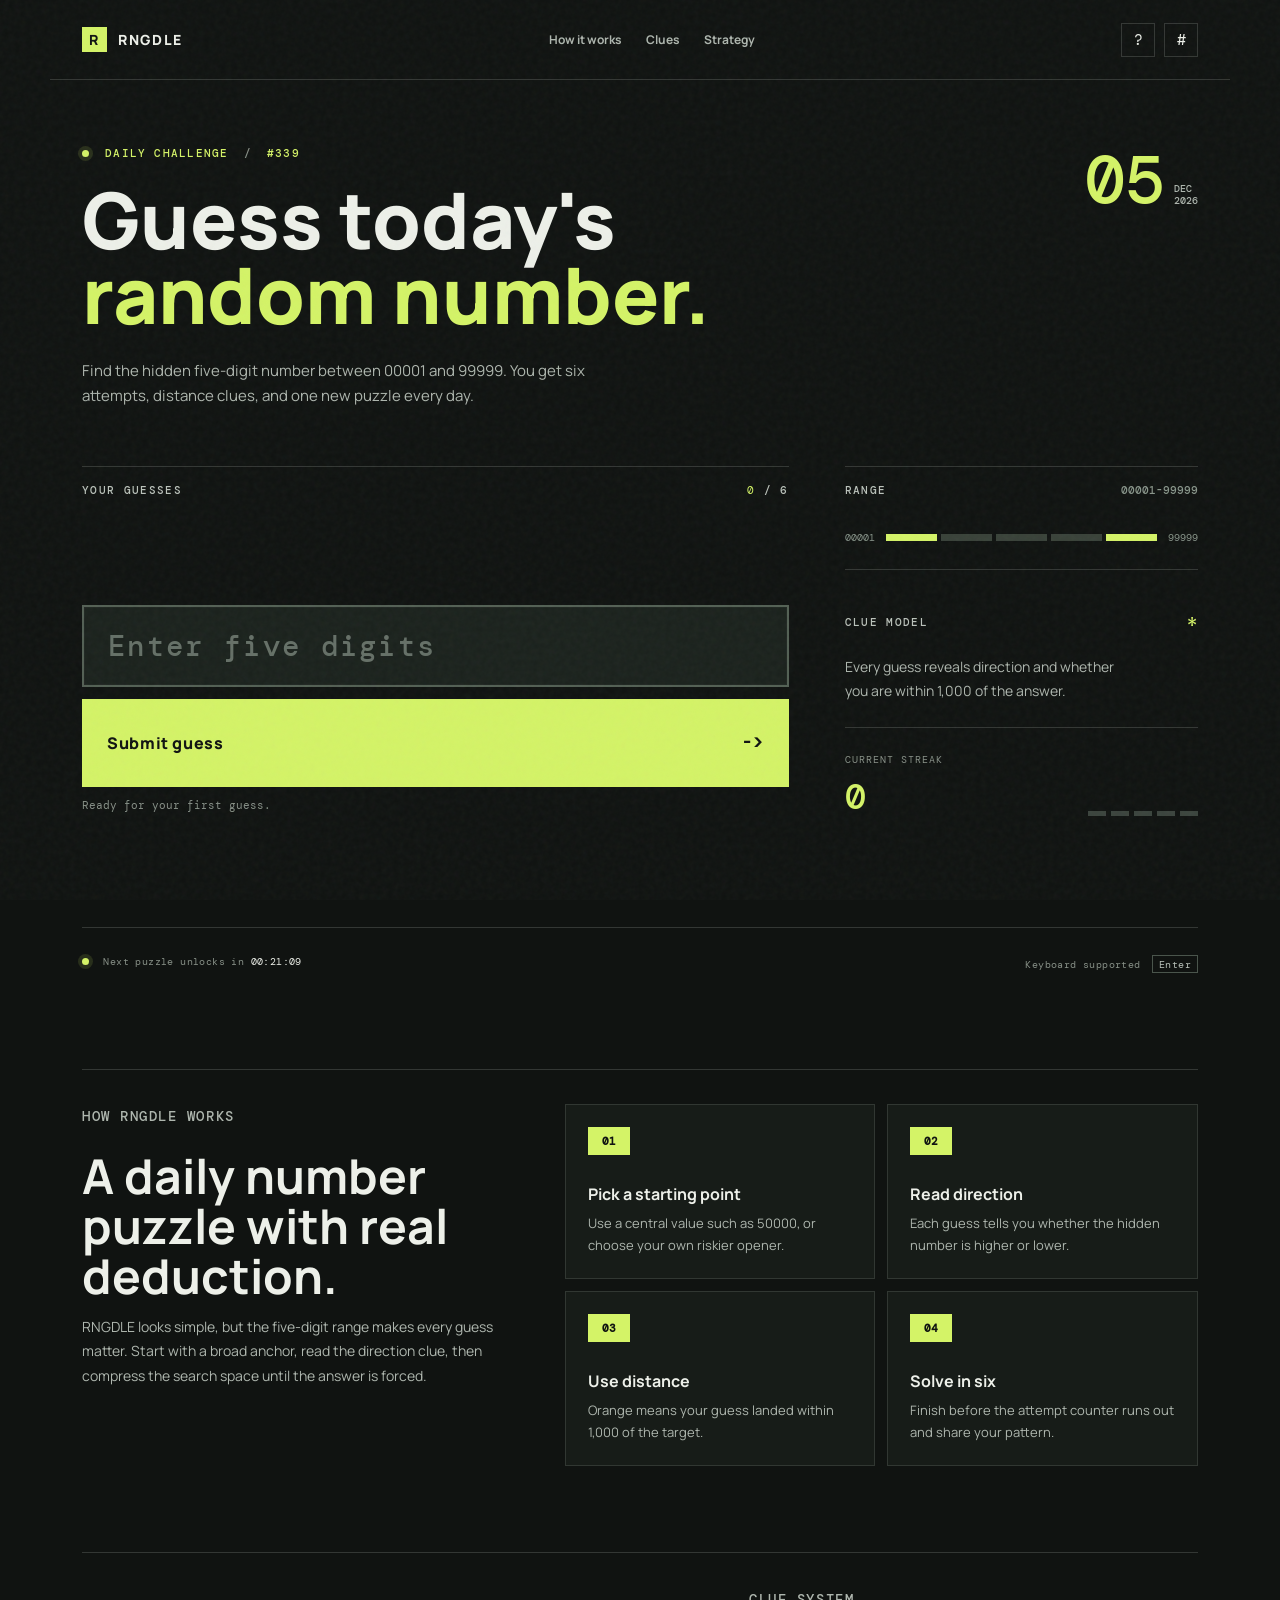
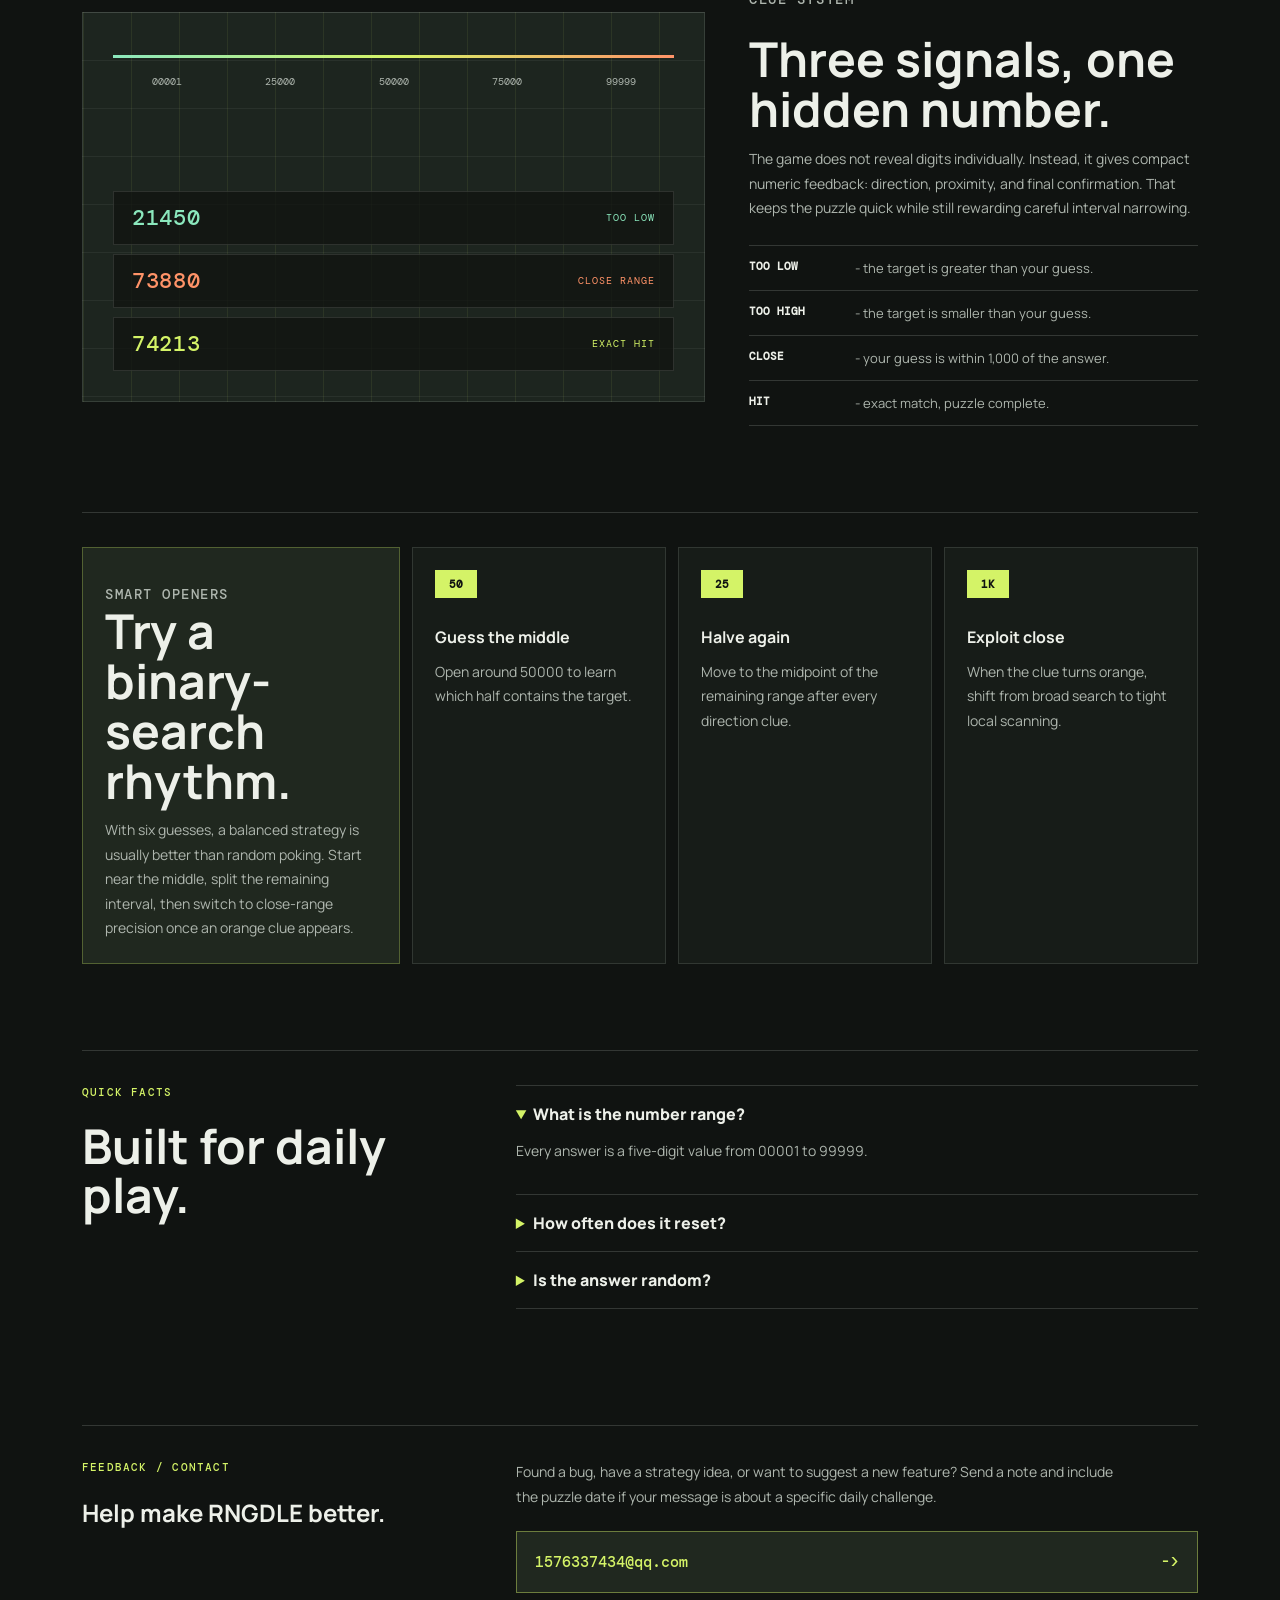
==== index.html @ c16a6420 "Add files via upload" ====
<!doctype html>
<html lang="en">
<head>
  <meta charset="UTF-8" />
  <meta name="viewport" content="width=device-width, initial-scale=1.0" />
  <meta name="description" content="RNGDLE is a daily five-digit number guessing game. Use higher, lower, and distance clues to solve today's random number in six tries." />
  <meta name="theme-color" content="#101311" />
  <title>RNGDLE - Daily Number Guessing Game</title>
  <link rel="preconnect" href="https://fonts.googleapis.com">
  <link rel="preconnect" href="https://fonts.gstatic.com" crossorigin>
  <link href="https://fonts.googleapis.com/css2?family=DM+Mono:wght@400;500&family=Manrope:wght@500;600;700;800&display=swap" rel="stylesheet">
  <link rel="stylesheet" href="styles.css" />
</head>
<body>
  <div class="noise" aria-hidden="true"></div>

  <header class="topbar">
    <a class="brand" href="./" aria-label="RNGDLE home"><span class="brand-mark">R</span><span>RNGDLE</span></a>
    <nav class="nav-links" aria-label="Primary navigation">
      <a href="#how">How it works</a>
      <a href="#clues">Clues</a>
      <a href="#strategy">Strategy</a>
    </nav>
    <div class="top-actions">
      <button class="icon-button" id="helpButton" aria-label="Open game guide" title="Guide">?</button>
      <button class="icon-button" id="statsButton" aria-label="Open statistics" title="Stats">#</button>
    </div>
  </header>

  <main class="page-shell">
    <section class="hero-row">
      <div>
        <p class="eyebrow"><span class="pulse"></span> DAILY CHALLENGE <span class="slash">/</span> #<span id="challengeNumber">042</span></p>
        <h1>Guess today's<br><em>random number.</em></h1>
        <p class="intro">Find the hidden five-digit number between 00001 and 99999. You get six attempts, distance clues, and one new puzzle every day.</p>
      </div>
      <div class="date-stamp" aria-label="Today's date"><span id="dateDay">23</span><small id="dateMonth">SEP<br>2026</small></div>
    </section>

    <section class="game-layout" aria-label="Daily RNGDLE game">
      <div class="board-panel">
        <div class="panel-heading"><span>Your guesses</span><span class="attempt-count"><b id="attemptCount">0</b> / 6</span></div>
        <div class="guess-list" id="guessList" aria-live="polite"></div>
        <form class="guess-form" id="guessForm">
          <label for="guessInput" class="sr-only">Enter a number from 00001 to 99999</label>
          <input id="guessInput" name="guess" inputmode="numeric" type="number" min="1" max="99999" placeholder="Enter five digits" autocomplete="off" required />
          <button class="submit-button" type="submit"><span>Submit guess</span><span class="arrow">-></span></button>
        </form>
        <p class="form-message" id="formMessage" role="status">Ready for your first guess.</p>
      </div>

      <aside class="side-panel">
        <div class="side-block range-block">
          <div class="panel-heading"><span>Range</span><span class="mono">00001-99999</span></div>
          <div class="range-line"><span>00001</span><div class="range-track"><i></i><i></i><i></i><i></i><i></i></div><span>99999</span></div>
        </div>
        <div class="side-block">
          <div class="panel-heading"><span>Clue model</span><span class="hint-icon">*</span></div>
          <p class="hint-copy">Every guess reveals direction and whether you are within 1,000 of the answer.</p>
        </div>
        <div class="side-block streak-block">
          <div><span class="side-label">Current streak</span><strong id="streakValue">0</strong></div>
          <div class="streak-dots" id="streakDots"><i></i><i></i><i></i><i></i><i></i></div>
        </div>
      </aside>
    </section>

    <section class="keyboard" aria-label="Number keypad"><div class="key-row" id="keyRow1"></div><div class="key-row" id="keyRow2"></div></section>
    <section class="bottom-row"><p><span class="live-dot"></span> Next puzzle unlocks in <strong id="countdown">23:59:59</strong></p><p class="keyboard-note">Keyboard supported <span>Enter</span></p></section>

    <section class="content-section intro-grid" id="how">
      <div class="section-copy">
        <p class="eyebrow">HOW RNGDLE WORKS</p>
        <h2>A daily number puzzle with real deduction.</h2>
        <p>RNGDLE looks simple, but the five-digit range makes every guess matter. Start with a broad anchor, read the direction clue, then compress the search space until the answer is forced.</p>
      </div>
      <div class="info-steps" aria-label="Game steps">
        <article><span>01</span><h3>Pick a starting point</h3><p>Use a central value such as 50000, or choose your own riskier opener.</p></article>
        <article><span>02</span><h3>Read direction</h3><p>Each guess tells you whether the hidden number is higher or lower.</p></article>
        <article><span>03</span><h3>Use distance</h3><p>Orange means your guess landed within 1,000 of the target.</p></article>
        <article><span>04</span><h3>Solve in six</h3><p>Finish before the attempt counter runs out and share your pattern.</p></article>
      </div>
    </section>

    <section class="content-section clue-lab" id="clues">
      <div class="clue-visual" aria-hidden="true">
        <div class="number-scale">
          <span>00001</span><span>25000</span><span>50000</span><span>75000</span><span>99999</span>
        </div>
        <div class="sample-stack">
          <div class="sample-row far"><b>21450</b><span>Too low</span></div>
          <div class="sample-row near"><b>73880</b><span>Close range</span></div>
          <div class="sample-row correct"><b>74213</b><span>Exact hit</span></div>
        </div>
      </div>
      <div class="section-copy">
        <p class="eyebrow">CLUE SYSTEM</p>
        <h2>Three signals, one hidden number.</h2>
        <p>The game does not reveal digits individually. Instead, it gives compact numeric feedback: direction, proximity, and final confirmation. That keeps the puzzle quick while still rewarding careful interval narrowing.</p>
        <ul class="dense-list">
          <li><b>Too low</b> - the target is greater than your guess.</li>
          <li><b>Too high</b> - the target is smaller than your guess.</li>
          <li><b>Close</b> - your guess is within 1,000 of the answer.</li>
          <li><b>Hit</b> - exact match, puzzle complete.</li>
        </ul>
      </div>
    </section>

    <section class="content-section strategy-grid" id="strategy">
      <div class="strategy-card primary">
        <p class="eyebrow">SMART OPENERS</p>
        <h2>Try a binary-search rhythm.</h2>
        <p>With six guesses, a balanced strategy is usually better than random poking. Start near the middle, split the remaining interval, then switch to close-range precision once an orange clue appears.</p>
      </div>
      <div class="strategy-card"><span class="card-icon">50</span><h3>Guess the middle</h3><p>Open around 50000 to learn which half contains the target.</p></div>
      <div class="strategy-card"><span class="card-icon">25</span><h3>Halve again</h3><p>Move to the midpoint of the remaining range after every direction clue.</p></div>
      <div class="strategy-card"><span class="card-icon">1K</span><h3>Exploit close</h3><p>When the clue turns orange, shift from broad search to tight local scanning.</p></div>
    </section>

    <section class="content-section faq-grid">
      <div>
        <p class="eyebrow">QUICK FACTS</p>
        <h2>Built for daily play.</h2>
      </div>
      <div class="faq-list">
        <details open><summary>What is the number range?</summary><p>Every answer is a five-digit value from 00001 to 99999.</p></details>
        <details><summary>How often does it reset?</summary><p>The puzzle resets at midnight in your local browser time.</p></details>
        <details><summary>Is the answer random?</summary><p>The page generates a stable daily answer from the date, so everyone on the same day gets one consistent puzzle in this local version.</p></details>
      </div>
    </section>

    <section class="content-section feedback-section" id="feedback">
      <div>
        <p class="eyebrow">FEEDBACK / CONTACT</p>
        <h2>Help make RNGDLE better.</h2>
      </div>
      <div class="feedback-copy">
        <p>Found a bug, have a strategy idea, or want to suggest a new feature? Send a note and include the puzzle date if your message is about a specific daily challenge.</p>
        <a class="feedback-link" href="mailto:1576337434@qq.com?subject=RNGDLE%20Feedback&body=Hi%2C%0A%0AMy%20feedback%20is%3A%0A%0APuzzle%20date%3A%20">
          <span>1576337434@qq.com</span>
          <span class="arrow">-></span>
        </a>
      </div>
    </section>
  </main>

  <div class="modal-backdrop" id="modalBackdrop" hidden>
    <div class="modal" role="dialog" aria-modal="true" aria-labelledby="modalTitle">
      <button class="modal-close" id="modalClose" aria-label="Close">X</button>
      <p class="eyebrow">RNGDLE / GUIDE</p><h2 id="modalTitle">Turn luck into a search strategy.</h2>
      <div id="modalContent"></div>
    </div>
  </div>
  <script src="app.js"></script>
</body>
</html>
---- styles.css ----
:root {
  --ink: #101311;
  --paper: #edf0e9;
  --muted: #879087;
  --line: rgba(237, 240, 233, .16);
  --acid: #d4f367;
  --orange: #ff9368;
  --teal: #8be8bd;
  --panel: #171c18;
  --panel-2: #1d251f;
  --mono: 'DM Mono', monospace;
  --sans: 'Manrope', sans-serif;
}

* { box-sizing: border-box; }
html { scroll-behavior: smooth; }
body {
  margin: 0;
  background: var(--ink);
  color: var(--paper);
  font-family: var(--sans);
  min-height: 100vh;
}

.noise {
  position: fixed;
  inset: 0;
  pointer-events: none;
  opacity: .04;
  background-image: url("data:image/svg+xml,%3Csvg viewBox='0 0 180 180' xmlns='http://www.w3.org/2000/svg'%3E%3Cfilter id='n'%3E%3CfeTurbulence type='fractalNoise' baseFrequency='.9' numOctaves='3' stitchTiles='stitch'/%3E%3C/filter%3E%3Crect width='100%25' height='100%25' filter='url(%23n)'/%3E%3C/svg%3E");
}

.topbar {
  height: 80px;
  max-width: 1180px;
  margin: auto;
  padding: 0 32px;
  display: grid;
  grid-template-columns: auto 1fr auto;
  gap: 26px;
  align-items: center;
  border-bottom: 1px solid var(--line);
}

.brand {
  display: flex;
  align-items: center;
  gap: 11px;
  color: var(--paper);
  text-decoration: none;
  font-size: 14px;
  font-weight: 800;
  letter-spacing: .12em;
}

.brand-mark {
  display: grid;
  place-items: center;
  width: 25px;
  height: 25px;
  background: var(--acid);
  color: var(--ink);
  font-size: 14px;
  font-weight: 800;
}

.nav-links {
  display: flex;
  justify-content: center;
  gap: 24px;
}

.nav-links a {
  color: #aeb6ae;
  text-decoration: none;
  font-size: 12px;
  font-weight: 700;
}

.nav-links a:hover { color: var(--acid); }
.top-actions { display: flex; gap: 9px; }

.icon-button {
  width: 34px;
  height: 34px;
  color: var(--paper);
  border: 1px solid var(--line);
  background: transparent;
  font-family: var(--mono);
  font-size: 15px;
  cursor: pointer;
}

.icon-button:hover {
  border-color: var(--acid);
  color: var(--acid);
}

.page-shell {
  max-width: 1180px;
  margin: 0 auto;
  padding: 66px 32px 54px;
}

.hero-row {
  display: flex;
  align-items: flex-start;
  justify-content: space-between;
  gap: 34px;
  margin-bottom: 57px;
}

.eyebrow {
  margin: 0 0 22px;
  color: var(--acid);
  font: 500 11px var(--mono);
  letter-spacing: .11em;
}

.pulse,
.live-dot {
  display: inline-block;
  width: 7px;
  height: 7px;
  background: var(--acid);
  border-radius: 50%;
  margin-right: 8px;
  box-shadow: 0 0 0 4px rgba(212, 243, 103, .12);
}

.slash {
  color: var(--muted);
  margin: 0 7px;
}

h1 {
  font-size: 78px;
  line-height: .96;
  letter-spacing: 0;
  margin: 0;
  font-weight: 800;
}

h1 em {
  color: var(--acid);
  font-style: normal;
}

.intro {
  color: #aeb6ae;
  font-size: 15px;
  line-height: 1.7;
  margin: 26px 0 0;
  max-width: 560px;
}

.date-stamp {
  display: flex;
  align-items: flex-end;
  gap: 9px;
  margin-top: 8px;
  font: 500 12px var(--mono);
  color: var(--acid);
}

.date-stamp > span {
  font-size: 67px;
  line-height: .8;
  letter-spacing: 0;
}

.date-stamp small {
  font-size: 10px;
  line-height: 1.25;
  color: #aeb6ae;
}

.game-layout {
  display: grid;
  grid-template-columns: minmax(0, 2fr) minmax(260px, 1fr);
  gap: 56px;
}

.board-panel,
.side-panel {
  border-top: 1px solid var(--line);
}

.panel-heading {
  display: flex;
  justify-content: space-between;
  align-items: center;
  padding: 16px 0 14px;
  color: #bbc3bb;
  text-transform: uppercase;
  font: 500 11px var(--mono);
  letter-spacing: .12em;
}

.attempt-count b {
  color: var(--acid);
  font-weight: 400;
}

.guess-list {
  min-height: 72px;
  display: flex;
  flex-direction: column;
  gap: 7px;
}

.guess-row {
  display: grid;
  grid-template-columns: 44px minmax(92px, 1fr) auto;
  align-items: center;
  min-height: 43px;
  border-bottom: 1px solid rgba(237, 240, 233, .1);
  animation: appear .3s ease both;
}

.guess-index {
  font: 11px var(--mono);
  color: #657067;
}

.guess-number {
  font: 500 19px var(--mono);
  letter-spacing: .02em;
}

.guess-feedback {
  font: 11px var(--mono);
  text-transform: uppercase;
  letter-spacing: .06em;
  text-align: right;
}

.near { color: var(--orange); }
.far { color: var(--teal); }
.correct { color: var(--acid); }

@keyframes appear {
  from { opacity: 0; transform: translateY(5px); }
  to { opacity: 1; transform: translateY(0); }
}

.guess-form {
  display: grid;
  grid-template-columns: 1fr;
  gap: 12px;
  padding-top: 22px;
}

.guess-form input {
  width: 100%;
  height: 82px;
  background: #1b221d;
  border: 2px solid #536054;
  color: var(--paper);
  font: 500 29px var(--mono);
  letter-spacing: .08em;
  padding: 0 24px;
  outline: none;
  box-shadow: inset 0 0 0 1px rgba(255, 255, 255, .025);
}

.guess-form input:focus {
  border-color: var(--acid);
  box-shadow: 0 0 0 5px rgba(212, 243, 103, .14), inset 0 0 0 1px rgba(212, 243, 103, .18);
}

.guess-form input::placeholder { color: #657067; }

.submit-button {
  width: 100%;
  height: 88px;
  border: 0;
  padding: 0 25px;
  background: var(--acid);
  color: var(--ink);
  font: 800 16px var(--sans);
  letter-spacing: .04em;
  cursor: pointer;
  min-width: 0;
  display: flex;
  justify-content: space-between;
  align-items: center;
  gap: 24px;
}

.submit-button:hover { background: #e6ff91; }
.submit-button:disabled { opacity: .55; cursor: not-allowed; }
.arrow { font-family: var(--mono); }

.form-message {
  min-height: 25px;
  margin: 11px 0 0;
  color: #879087;
  font: 11px var(--mono);
}

.side-block {
  border-bottom: 1px solid var(--line);
  padding-bottom: 25px;
  margin-bottom: 25px;
}

.side-block .panel-heading { padding-top: 16px; }
.mono { font-family: var(--mono); color: #89968b; letter-spacing: 0; }

.range-line {
  display: flex;
  gap: 11px;
  align-items: center;
  margin-top: 20px;
  color: #89968b;
  font: 10px var(--mono);
}

.range-track {
  display: flex;
  flex: 1;
  gap: 4px;
}

.range-track i {
  height: 7px;
  display: block;
  flex: 1;
  background: #394239;
}

.range-track i:first-child,
.range-track i:last-child { background: var(--acid); }

.hint-icon {
  color: var(--acid);
  font-size: 17px;
}

.hint-copy {
  max-width: 280px;
  margin: 8px 0 0;
  color: #aeb6ae;
  font-size: 14px;
  line-height: 1.7;
}

.streak-block {
  display: flex;
  align-items: flex-end;
  justify-content: space-between;
  border: 0;
}

.side-label {
  display: block;
  color: #879087;
  font: 10px var(--mono);
  text-transform: uppercase;
  letter-spacing: .1em;
  margin-bottom: 8px;
}

.streak-block strong {
  font: 500 35px var(--mono);
  color: var(--acid);
}

.streak-dots {
  display: flex;
  gap: 5px;
  padding-bottom: 4px;
}

.streak-dots i {
  display: block;
  width: 18px;
  height: 5px;
  background: #3b443d;
}

.streak-dots i.active { background: var(--acid); }
.keyboard { display: none; }

.bottom-row {
  display: flex;
  justify-content: space-between;
  margin-top: 57px;
  border-top: 1px solid var(--line);
  padding-top: 17px;
  color: #879087;
  font: 10px var(--mono);
  letter-spacing: .04em;
}

.bottom-row strong {
  color: var(--paper);
  font-weight: 400;
}

.keyboard-note span {
  display: inline-grid;
  place-items: center;
  border: 1px solid #4a554c;
  min-width: 44px;
  height: 18px;
  margin-left: 5px;
  padding: 0 6px;
  color: #b8c1b9;
}

.content-section {
  margin-top: 86px;
  padding-top: 34px;
  border-top: 1px solid var(--line);
}

.section-copy h2,
.strategy-card h2,
.faq-grid h2 {
  margin: 0;
  font-size: 48px;
  line-height: 1.04;
  letter-spacing: 0;
}

.section-copy p,
.strategy-card p,
.faq-list p {
  color: #aeb6ae;
  font-size: 14px;
  line-height: 1.75;
}

.intro-grid {
  display: grid;
  grid-template-columns: minmax(240px, .9fr) minmax(0, 1.3fr);
  gap: 44px;
  align-items: start;
}

.info-steps {
  display: grid;
  grid-template-columns: repeat(2, minmax(0, 1fr));
  gap: 12px;
}

.info-steps article,
.strategy-card {
  background: var(--panel);
  border: 1px solid rgba(237, 240, 233, .12);
  padding: 22px;
}

.info-steps span,
.card-icon {
  display: inline-grid;
  place-items: center;
  min-width: 42px;
  height: 28px;
  padding: 0 8px;
  background: var(--acid);
  color: var(--ink);
  font: 700 11px var(--mono);
  margin-bottom: 28px;
}

.info-steps h3,
.strategy-card h3 {
  margin: 0 0 8px;
  font-size: 16px;
  letter-spacing: 0;
}

.info-steps p {
  margin: 0;
  color: #aeb6ae;
  font-size: 13px;
  line-height: 1.65;
}

.clue-lab {
  display: grid;
  grid-template-columns: minmax(0, 1.25fr) minmax(260px, .9fr);
  gap: 44px;
  align-items: center;
}

.clue-visual {
  min-height: 390px;
  background:
    linear-gradient(90deg, rgba(212,243,103,.08) 1px, transparent 1px) 0 0 / 48px 48px,
    linear-gradient(0deg, rgba(237,240,233,.06) 1px, transparent 1px) 0 0 / 48px 48px,
    var(--panel-2);
  border: 1px solid rgba(237, 240, 233, .12);
  padding: 30px;
  display: flex;
  flex-direction: column;
  justify-content: space-between;
}

.number-scale {
  position: relative;
  display: grid;
  grid-template-columns: repeat(5, 1fr);
  gap: 6px;
  padding-top: 32px;
  font: 10px var(--mono);
  color: #aeb6ae;
}

.number-scale::before {
  content: "";
  position: absolute;
  top: 12px;
  left: 0;
  right: 0;
  height: 3px;
  background: linear-gradient(90deg, var(--teal), var(--acid), var(--orange));
}

.number-scale span { text-align: center; }

.sample-stack {
  display: grid;
  gap: 9px;
  margin-top: 34px;
}

.sample-row {
  display: grid;
  grid-template-columns: 1fr auto;
  align-items: center;
  min-height: 54px;
  padding: 0 18px;
  background: rgba(16, 19, 17, .76);
  border: 1px solid rgba(237, 240, 233, .12);
}

.sample-row b {
  font: 500 22px var(--mono);
  letter-spacing: .03em;
}

.sample-row span {
  font: 10px var(--mono);
  text-transform: uppercase;
  letter-spacing: .1em;
}

.dense-list {
  padding: 0;
  margin: 24px 0 0;
  list-style: none;
  border-top: 1px solid var(--line);
}

.dense-list li {
  display: grid;
  grid-template-columns: 92px 1fr;
  gap: 14px;
  padding: 13px 0;
  border-bottom: 1px solid var(--line);
  color: #aeb6ae;
  font-size: 13px;
}

.dense-list b {
  color: var(--paper);
  font-family: var(--mono);
  font-size: 11px;
  text-transform: uppercase;
}

.strategy-grid {
  display: grid;
  grid-template-columns: 1.25fr repeat(3, minmax(0, 1fr));
  gap: 12px;
}

.strategy-card.primary {
  background: #20281f;
  border-color: rgba(212, 243, 103, .28);
}

.strategy-card p { margin: 12px 0 0; }

.faq-grid {
  display: grid;
  grid-template-columns: minmax(240px, .8fr) minmax(0, 1.4fr);
  gap: 44px;
  padding-bottom: 30px;
}

.faq-list {
  border-top: 1px solid var(--line);
}

.feedback-section {
  display: grid;
  grid-template-columns: minmax(240px, .8fr) minmax(0, 1.4fr);
  gap: 44px;
  padding-bottom: 30px;
}

.feedback-copy p {
  max-width: 620px;
  margin: 0 0 22px;
  color: #aeb6ae;
  font-size: 14px;
  line-height: 1.75;
}

.feedback-link {
  display: flex;
  align-items: center;
  justify-content: space-between;
  min-height: 62px;
  padding: 0 18px;
  border: 1px solid rgba(212, 243, 103, .42);
  background: #20281f;
  color: var(--acid);
  text-decoration: none;
  font: 500 15px var(--mono);
}

.feedback-link:hover {
  background: var(--acid);
  color: var(--ink);
}

details {
  border-bottom: 1px solid var(--line);
  padding: 17px 0;
}

summary {
  cursor: pointer;
  font-weight: 800;
  letter-spacing: 0;
}

summary::marker { color: var(--acid); }

.modal-backdrop {
  position: fixed;
  inset: 0;
  background: rgba(5, 7, 6, .78);
  display: grid;
  place-items: center;
  padding: 20px;
  z-index: 4;
}

.modal-backdrop[hidden] { display: none; }

.modal {
  position: relative;
  max-width: 475px;
  width: 100%;
  background: #1a211c;
  border: 1px solid #4a584b;
  padding: 37px 38px 38px;
  box-shadow: 0 18px 80px rgba(0, 0, 0, .45);
}

.modal-close {
  position: absolute;
  top: 15px;
  right: 18px;
  background: none;
  border: 0;
  color: #879087;
  font-size: 16px;
  cursor: pointer;
}

.modal h2 {
  font-size: 30px;
  line-height: 1.1;
  margin: 0 0 21px;
  letter-spacing: 0;
}

.modal p:not(.eyebrow) {
  color: #acb8ad;
  line-height: 1.75;
  font-size: 14px;
}

.modal-list {
  padding: 0;
  margin: 0;
  list-style: none;
  border-top: 1px solid var(--line);
}

.modal-list li {
  padding: 13px 0;
  border-bottom: 1px solid var(--line);
  color: #b8c2b9;
  font-size: 13px;
}

.modal-list b {
  display: inline-block;
  width: 23px;
  color: var(--acid);
  font-family: var(--mono);
}

.result-number {
  font: 500 58px var(--mono);
  color: var(--acid);
  margin: 3px 0 22px;
}

.share-button {
  width: 100%;
  height: 48px;
  background: var(--acid);
  border: 0;
  color: var(--ink);
  font-weight: 800;
  cursor: pointer;
}

.sr-only {
  position: absolute;
  width: 1px;
  height: 1px;
  padding: 0;
  margin: -1px;
  overflow: hidden;
  clip: rect(0, 0, 0, 0);
  white-space: nowrap;
  border: 0;
}

@media (max-width: 900px) {
  .topbar { grid-template-columns: auto auto; }
  .nav-links { display: none; }
  .top-actions { justify-content: end; }
  h1 { font-size: 60px; }
  .section-copy h2,
  .strategy-card h2,
  .faq-grid h2 { font-size: 38px; }
  .intro-grid,
  .clue-lab,
  .faq-grid,
  .feedback-section { grid-template-columns: 1fr; }
  .strategy-grid { grid-template-columns: repeat(2, minmax(0, 1fr)); }
  .strategy-card.primary { grid-column: 1 / -1; }
}

@media (max-width: 700px) {
  .topbar {
    height: 68px;
    padding: 0 20px;
  }

  .page-shell { padding: 43px 20px 32px; }
  .hero-row { margin-bottom: 43px; }
  .date-stamp { margin-top: 0; }
  .date-stamp > span { font-size: 47px; }
  .date-stamp small { font-size: 8px; }
  h1 { font-size: 48px; }
  .section-copy h2,
  .strategy-card h2,
  .faq-grid h2 { font-size: 31px; }
  .intro { font-size: 13px; margin-top: 19px; }
  .game-layout { display: block; }

  .side-panel {
    margin-top: 47px;
    display: grid;
    grid-template-columns: 1fr 1fr;
    gap: 20px;
  }

  .side-block {
    margin: 0;
    padding-bottom: 21px;
  }

  .side-block:last-child { grid-column: 1 / -1; }
  .guess-list { min-height: 160px; }
  .guess-row { grid-template-columns: 38px 1fr; gap: 8px; }
  .guess-feedback { grid-column: 2; text-align: left; padding-bottom: 9px; }
  .guess-form { grid-template-columns: 1fr; }
  .submit-button { width: 100%; }
  .bottom-row { margin-top: 40px; display: block; line-height: 2.2; }
  .keyboard-note { display: none; }

  .keyboard {
    display: block;
    margin-top: 28px;
  }

  .key-row {
    display: flex;
    gap: 5px;
    margin-top: 5px;
  }

  .key {
    height: 36px;
    flex: 1;
    background: #1a211c;
    border: 1px solid #303a32;
    color: #b8c2b9;
    font: 500 11px var(--mono);
    cursor: pointer;
  }

  .key:hover {
    border-color: var(--acid);
    color: var(--acid);
  }

  .key-wide { flex: 1.8; }
  .content-section { margin-top: 58px; }
  .info-steps,
  .strategy-grid { grid-template-columns: 1fr; }
  .clue-visual { min-height: 320px; padding: 22px; }
  .number-scale { grid-template-columns: repeat(3, 1fr); row-gap: 12px; }
  .number-scale span:nth-child(2),
  .number-scale span:nth-child(4) { display: none; }
  .dense-list li { grid-template-columns: 1fr; gap: 5px; }
  .modal { padding: 31px 25px 28px; }
  .modal h2 { font-size: 26px; }
}
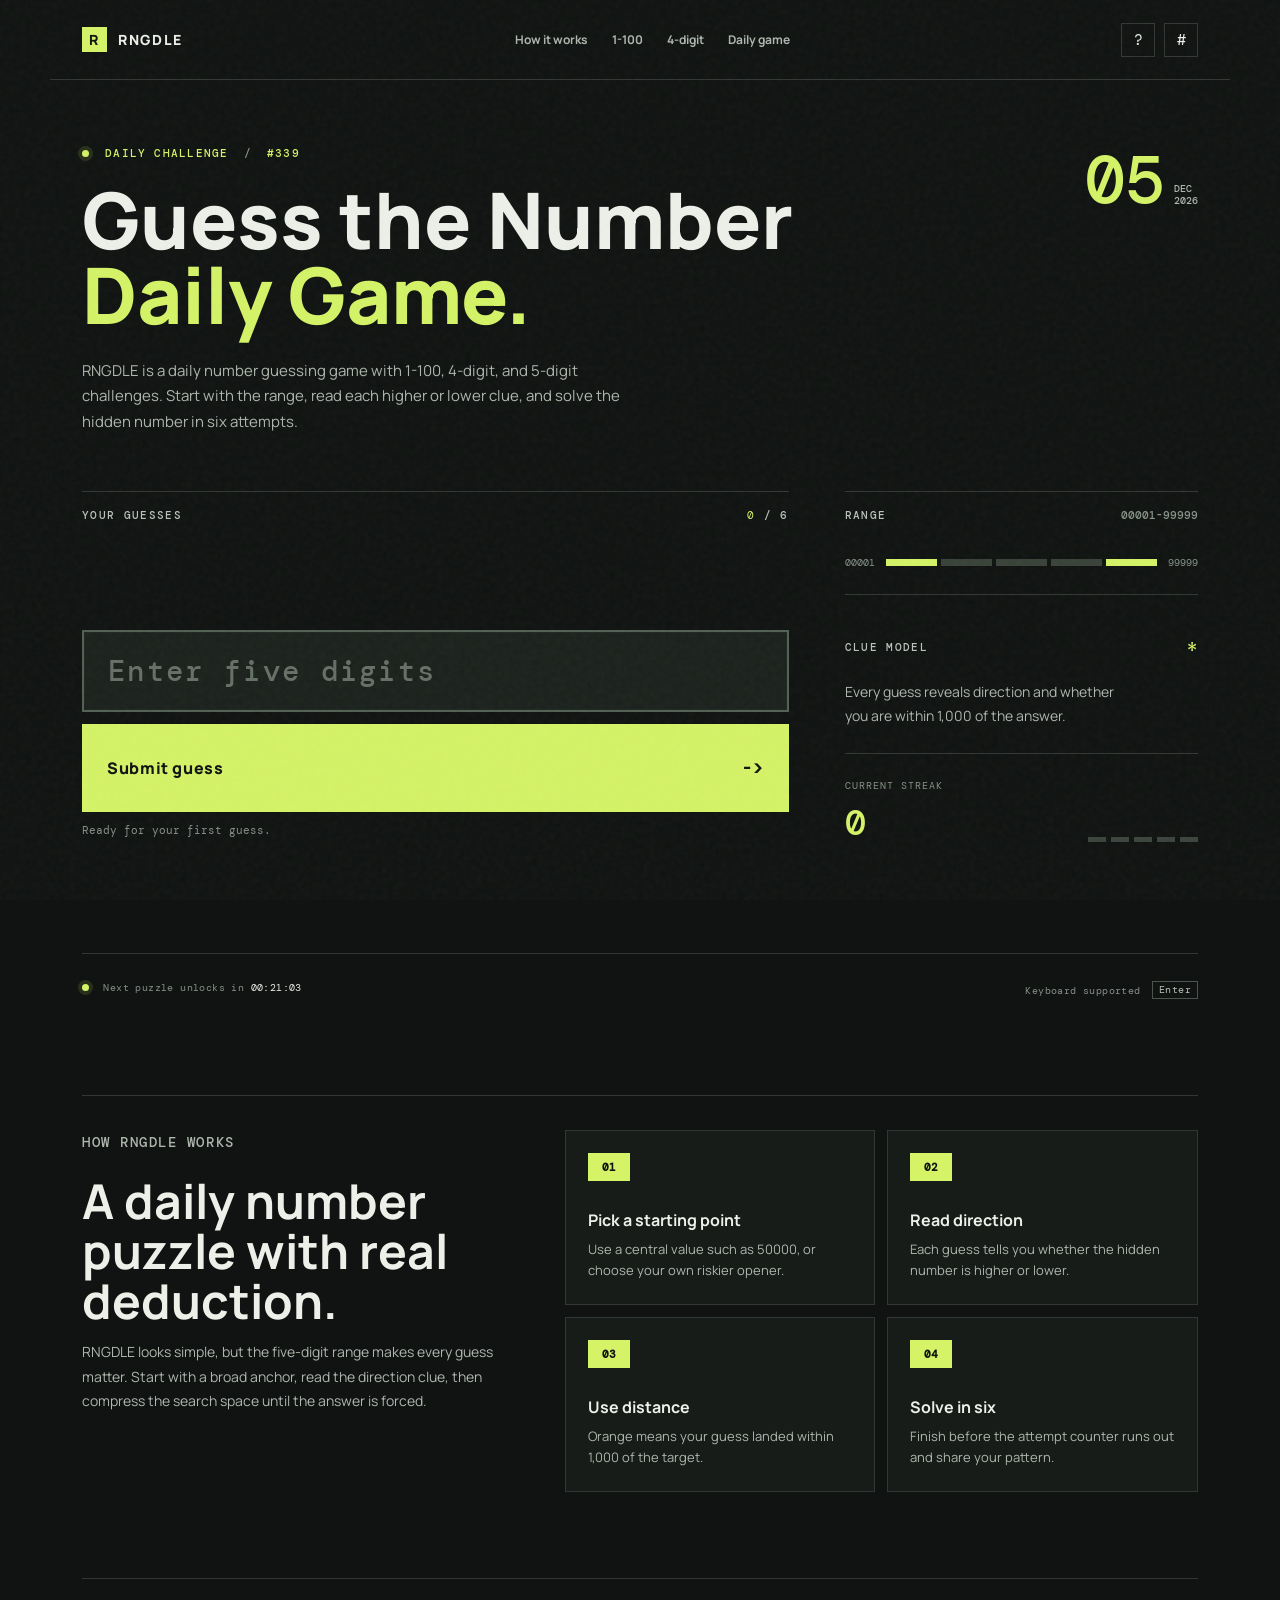
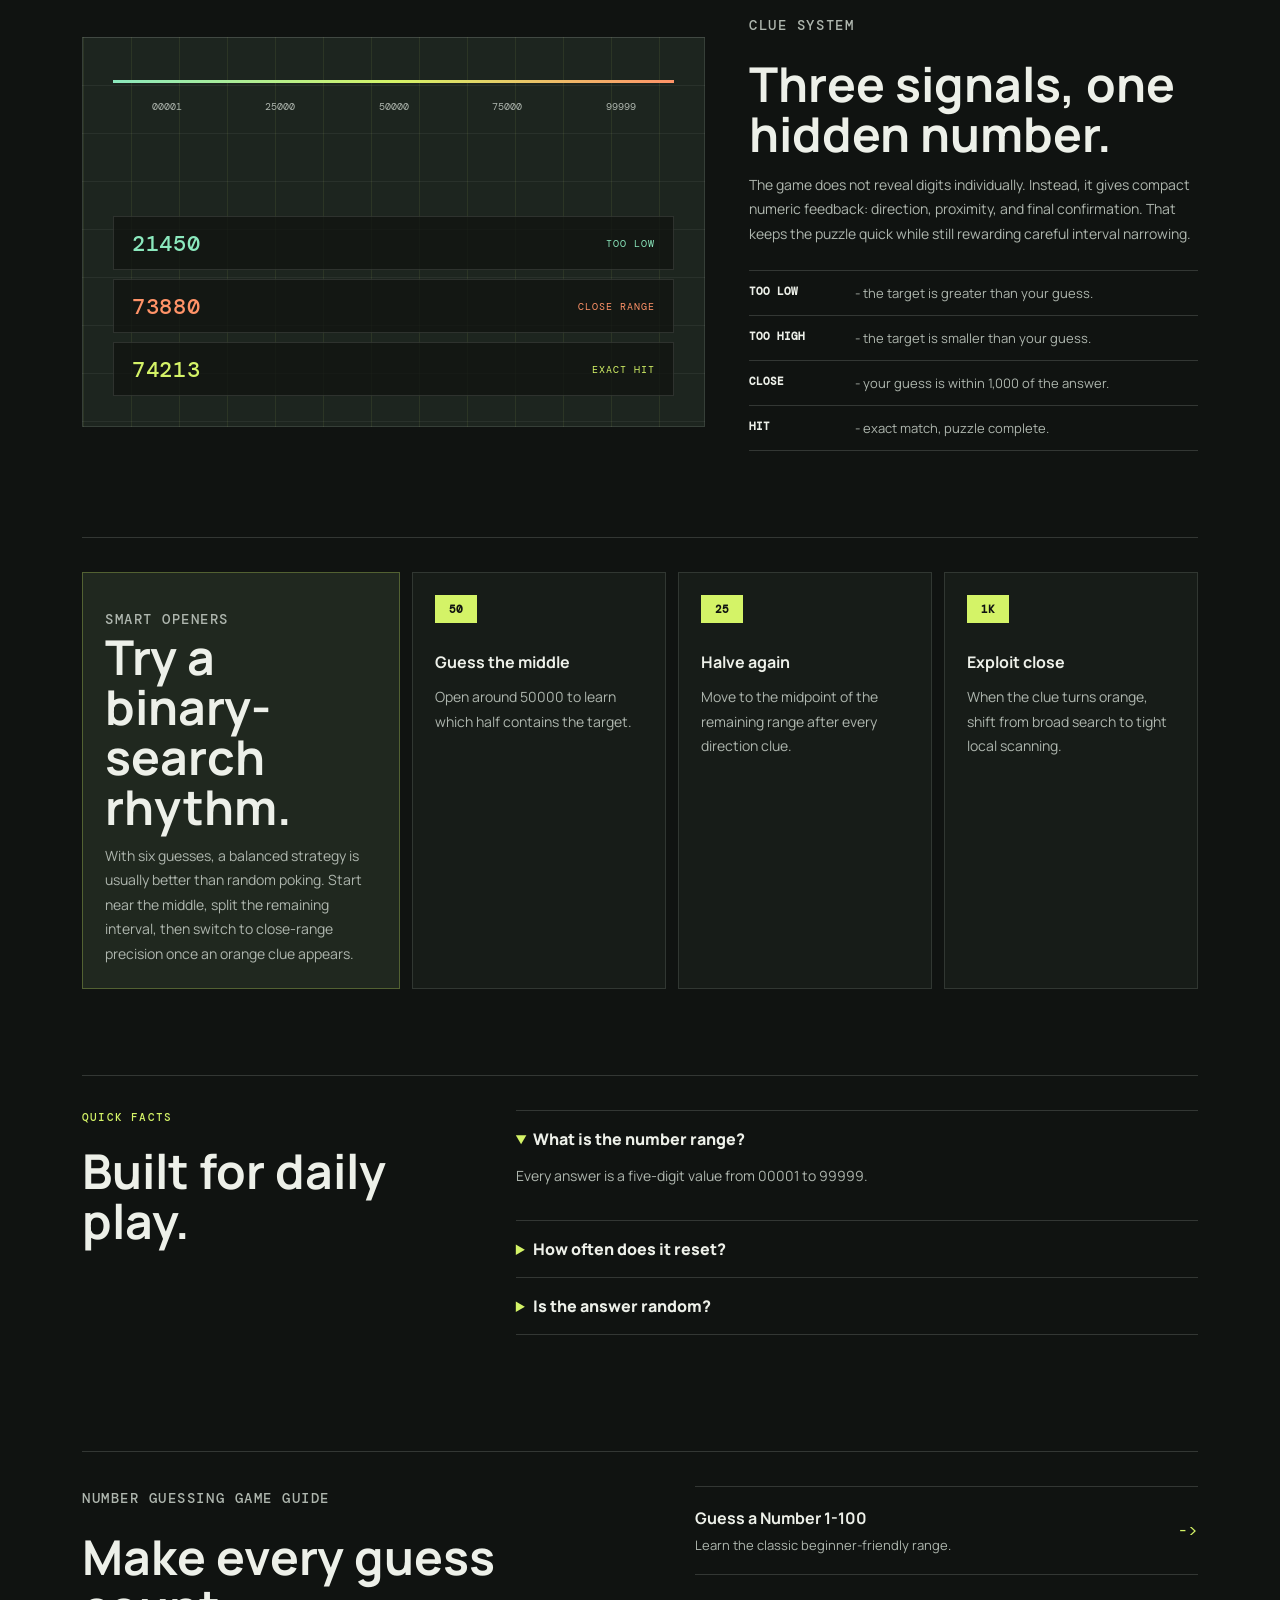
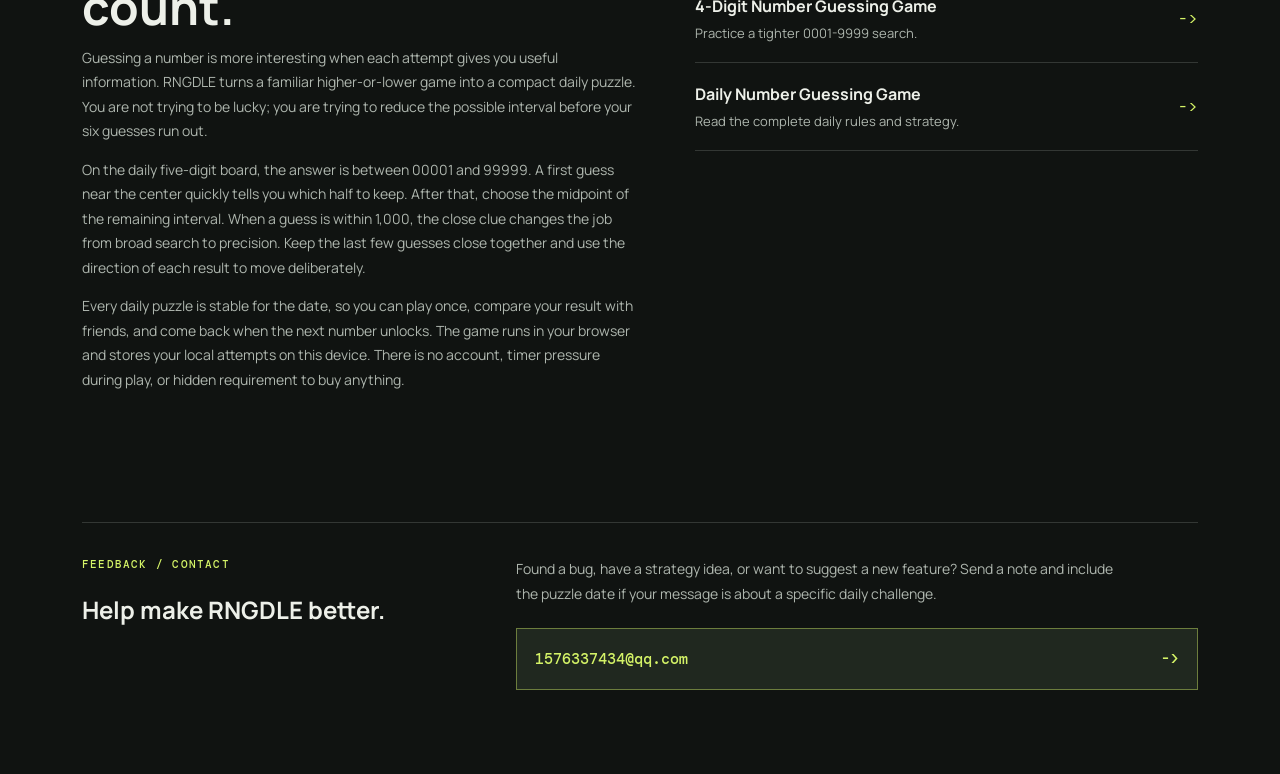
==== commit 03b1beae: "1" ====
--- a/index.html
+++ b/index.html
@@ -3,13 +3,41 @@
 <head>
   <meta charset="UTF-8" />
   <meta name="viewport" content="width=device-width, initial-scale=1.0" />
-  <meta name="description" content="RNGDLE is a daily five-digit number guessing game. Use higher, lower, and distance clues to solve today's random number in six tries." />
+  <meta name="description" content="Guess the Number with RNGDLE, a daily number guessing game with 1-100, 4-digit, and 5-digit challenges. Use higher, lower, and close clues to solve the number." />
   <meta name="theme-color" content="#101311" />
-  <title>RNGDLE - Daily Number Guessing Game</title>
+  <meta property="og:type" content="website" />
+  <meta property="og:title" content="Guess the Number - Daily Number Guessing Game (1-100, 4 & 5 Digits)" />
+  <meta property="og:description" content="A daily number guessing game. Read higher, lower, and close clues to solve the hidden number." />
+  <meta property="og:url" content="https://rngdle.com/" />
+  <meta property="og:site_name" content="RNGDLE" />
+  <meta name="twitter:card" content="summary" />
+  <link rel="canonical" href="https://rngdle.com/" />
+  <title>Guess the Number - Daily Number Guessing Game (1-100, 4 & 5 Digits)</title>
   <link rel="preconnect" href="https://fonts.googleapis.com">
   <link rel="preconnect" href="https://fonts.gstatic.com" crossorigin>
   <link href="https://fonts.googleapis.com/css2?family=DM+Mono:wght@400;500&family=Manrope:wght@500;600;700;800&display=swap" rel="stylesheet">
   <link rel="stylesheet" href="styles.css" />
+  <!-- Google tag (gtag.js) -->
+  <script async src="https://www.googletagmanager.com/gtag/js?id=G-ZME7DCP4MK"></script>
+  <script>
+    window.dataLayer = window.dataLayer || [];
+    function gtag(){dataLayer.push(arguments);}
+    gtag('js', new Date());
+    gtag('config', 'G-ZME7DCP4MK');
+  </script>
+  <script type="application/ld+json">
+  {
+    "@context":"https://schema.org",
+    "@type":"WebApplication",
+    "name":"RNGDLE",
+    "url":"https://rngdle.com/",
+    "description":"A daily number guessing game with higher, lower, and close clues.",
+    "applicationCategory":"GameApplication",
+    "operatingSystem":"Any",
+    "offers":{"@type":"Offer","price":"0","priceCurrency":"USD"},
+    "featureList":["Daily number puzzle","Higher and lower clues","Shareable results"]
+  }
+  </script>
 </head>
 <body>
   <div class="noise" aria-hidden="true"></div>
@@ -18,8 +46,9 @@
     <a class="brand" href="./" aria-label="RNGDLE home"><span class="brand-mark">R</span><span>RNGDLE</span></a>
     <nav class="nav-links" aria-label="Primary navigation">
       <a href="#how">How it works</a>
-      <a href="#clues">Clues</a>
-      <a href="#strategy">Strategy</a>
+      <a href="./1-100/">1-100</a>
+      <a href="./4-digit/">4-digit</a>
+      <a href="./daily/">Daily game</a>
     </nav>
     <div class="top-actions">
       <button class="icon-button" id="helpButton" aria-label="Open game guide" title="Guide">?</button>
@@ -31,8 +60,8 @@
     <section class="hero-row">
       <div>
         <p class="eyebrow"><span class="pulse"></span> DAILY CHALLENGE <span class="slash">/</span> #<span id="challengeNumber">042</span></p>
-        <h1>Guess today's<br><em>random number.</em></h1>
-        <p class="intro">Find the hidden five-digit number between 00001 and 99999. You get six attempts, distance clues, and one new puzzle every day.</p>
+        <h1>Guess the Number<br><em>Daily Game.</em></h1>
+        <p class="intro">RNGDLE is a daily number guessing game with 1-100, 4-digit, and 5-digit challenges. Start with the range, read each higher or lower clue, and solve the hidden number in six attempts.</p>
       </div>
       <div class="date-stamp" aria-label="Today's date"><span id="dateDay">23</span><small id="dateMonth">SEP<br>2026</small></div>
     </section>
@@ -129,6 +158,21 @@
       </div>
     </section>
 
+    <section class="content-section long-form-section">
+      <div class="section-copy">
+        <p class="eyebrow">NUMBER GUESSING GAME GUIDE</p>
+        <h2>Make every guess count.</h2>
+        <p>Guessing a number is more interesting when each attempt gives you useful information. RNGDLE turns a familiar higher-or-lower game into a compact daily puzzle. You are not trying to be lucky; you are trying to reduce the possible interval before your six guesses run out.</p>
+        <p>On the daily five-digit board, the answer is between 00001 and 99999. A first guess near the center quickly tells you which half to keep. After that, choose the midpoint of the remaining interval. When a guess is within 1,000, the close clue changes the job from broad search to precision. Keep the last few guesses close together and use the direction of each result to move deliberately.</p>
+        <p>Every daily puzzle is stable for the date, so you can play once, compare your result with friends, and come back when the next number unlocks. The game runs in your browser and stores your local attempts on this device. There is no account, timer pressure during play, or hidden requirement to buy anything.</p>
+      </div>
+      <div class="guide-links">
+        <a href="./1-100/"><b>Guess a Number 1-100</b><span>Learn the classic beginner-friendly range.</span><span class="arrow">-&gt;</span></a>
+        <a href="./4-digit/"><b>4-Digit Number Guessing Game</b><span>Practice a tighter 0001-9999 search.</span><span class="arrow">-&gt;</span></a>
+        <a href="./daily/"><b>Daily Number Guessing Game</b><span>Read the complete daily rules and strategy.</span><span class="arrow">-&gt;</span></a>
+      </div>
+    </section>
+
     <section class="content-section feedback-section" id="feedback">
       <div>
         <p class="eyebrow">FEEDBACK / CONTACT</p>
--- a/styles.css
+++ b/styles.css
@@ -630,6 +630,34 @@
   color: var(--ink);
 }
 
+.long-form-section {
+  display: grid;
+  grid-template-columns: minmax(0, 1.05fr) minmax(280px, .95fr);
+  gap: 56px;
+  padding-bottom: 30px;
+}
+
+.long-form-section .section-copy p:not(.eyebrow) { max-width: 680px; }
+
+.guide-links {
+  border-top: 1px solid var(--line);
+}
+
+.guide-links a {
+  display: grid;
+  grid-template-columns: 1fr auto;
+  gap: 7px 18px;
+  padding: 20px 0;
+  border-bottom: 1px solid var(--line);
+  color: var(--paper);
+  text-decoration: none;
+}
+
+.guide-links a:hover b { color: var(--acid); }
+.guide-links b { font-size: 16px; }
+.guide-links a span:not(.arrow) { color: #aeb6ae; font-size: 13px; }
+.guide-links .arrow { grid-column: 2; grid-row: 1 / span 2; align-self: center; color: var(--acid); }
+
 details {
   border-bottom: 1px solid var(--line);
   padding: 17px 0;
@@ -725,6 +753,10 @@
   font-weight: 800;
   cursor: pointer;
 }
+
+.share-actions { display: grid; gap: 8px; }
+.share-button.secondary { background: transparent; border: 1px solid #536054; color: var(--paper); }
+.share-button.secondary:hover { border-color: var(--acid); color: var(--acid); }
 
 .sr-only {
   position: absolute;
@@ -749,7 +781,8 @@
   .intro-grid,
   .clue-lab,
   .faq-grid,
-  .feedback-section { grid-template-columns: 1fr; }
+  .feedback-section,
+  .long-form-section { grid-template-columns: 1fr; }
   .strategy-grid { grid-template-columns: repeat(2, minmax(0, 1fr)); }
   .strategy-card.primary { grid-column: 1 / -1; }
 }
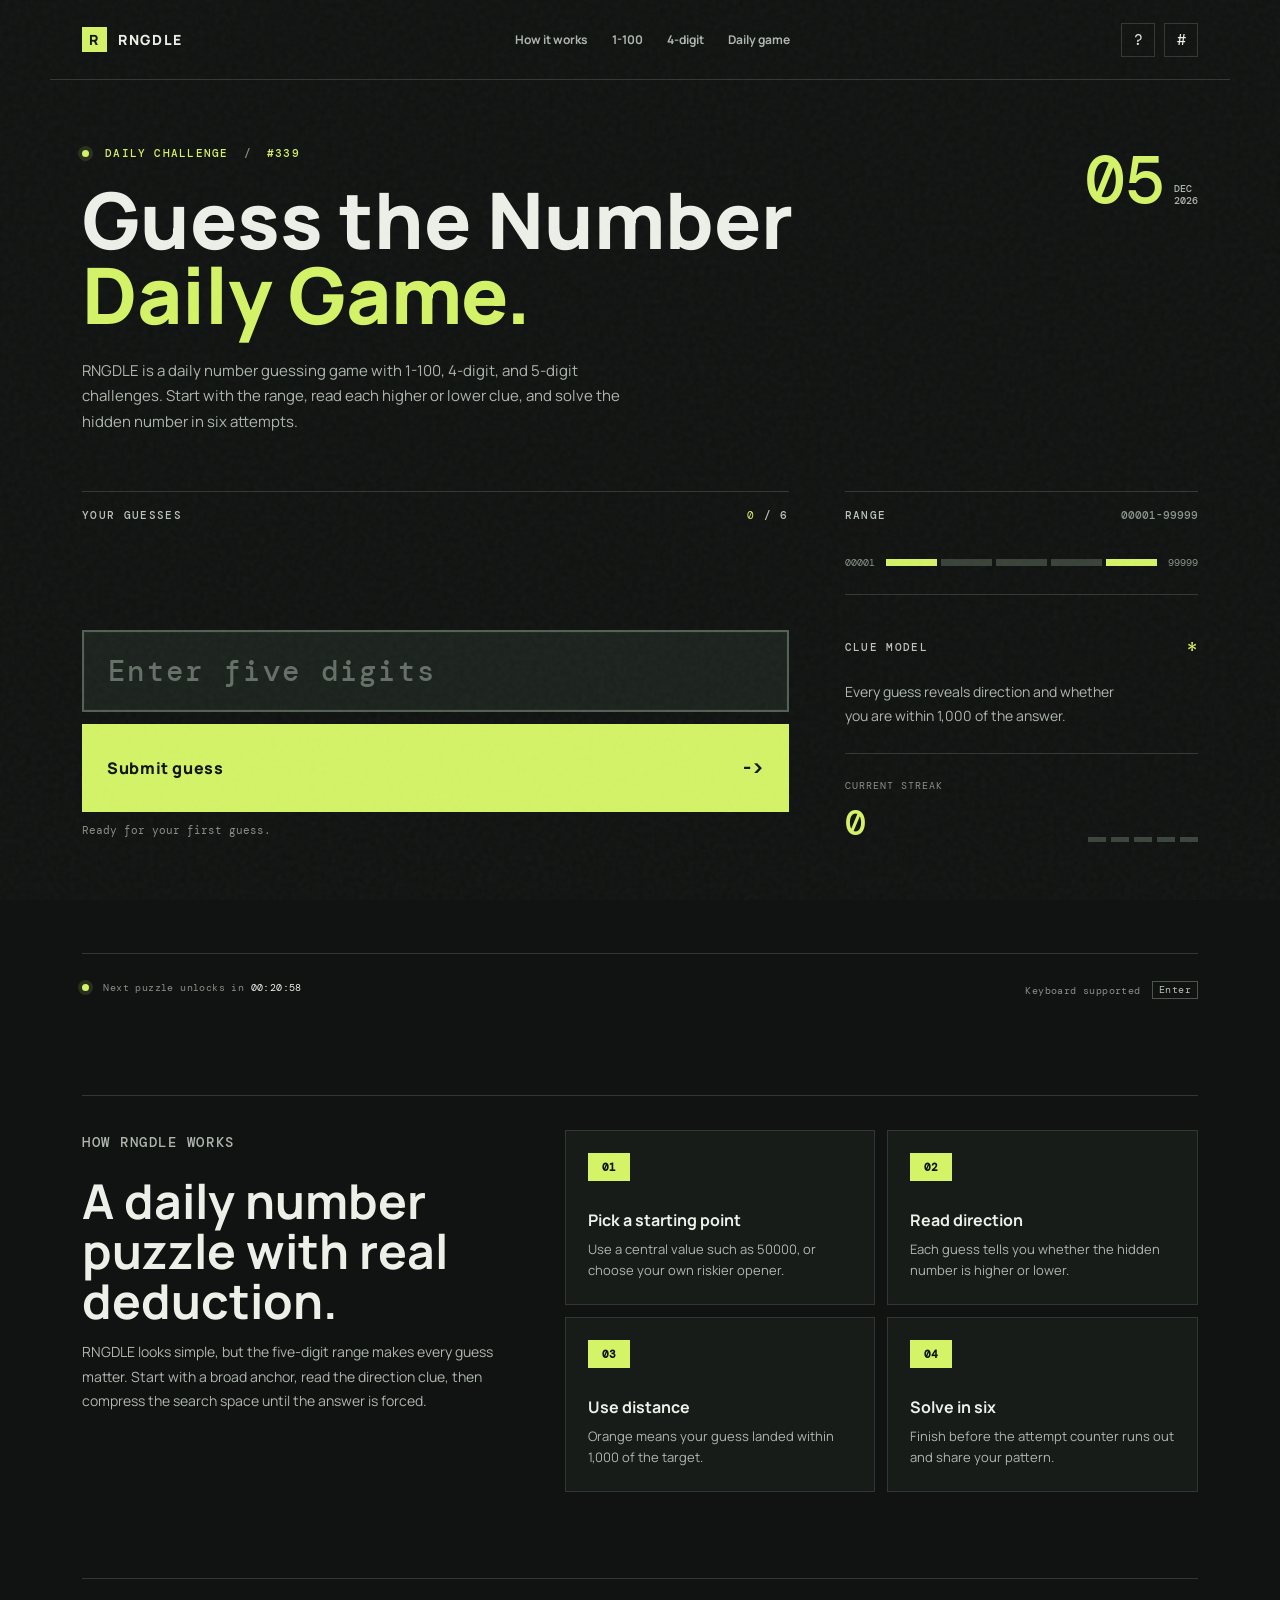
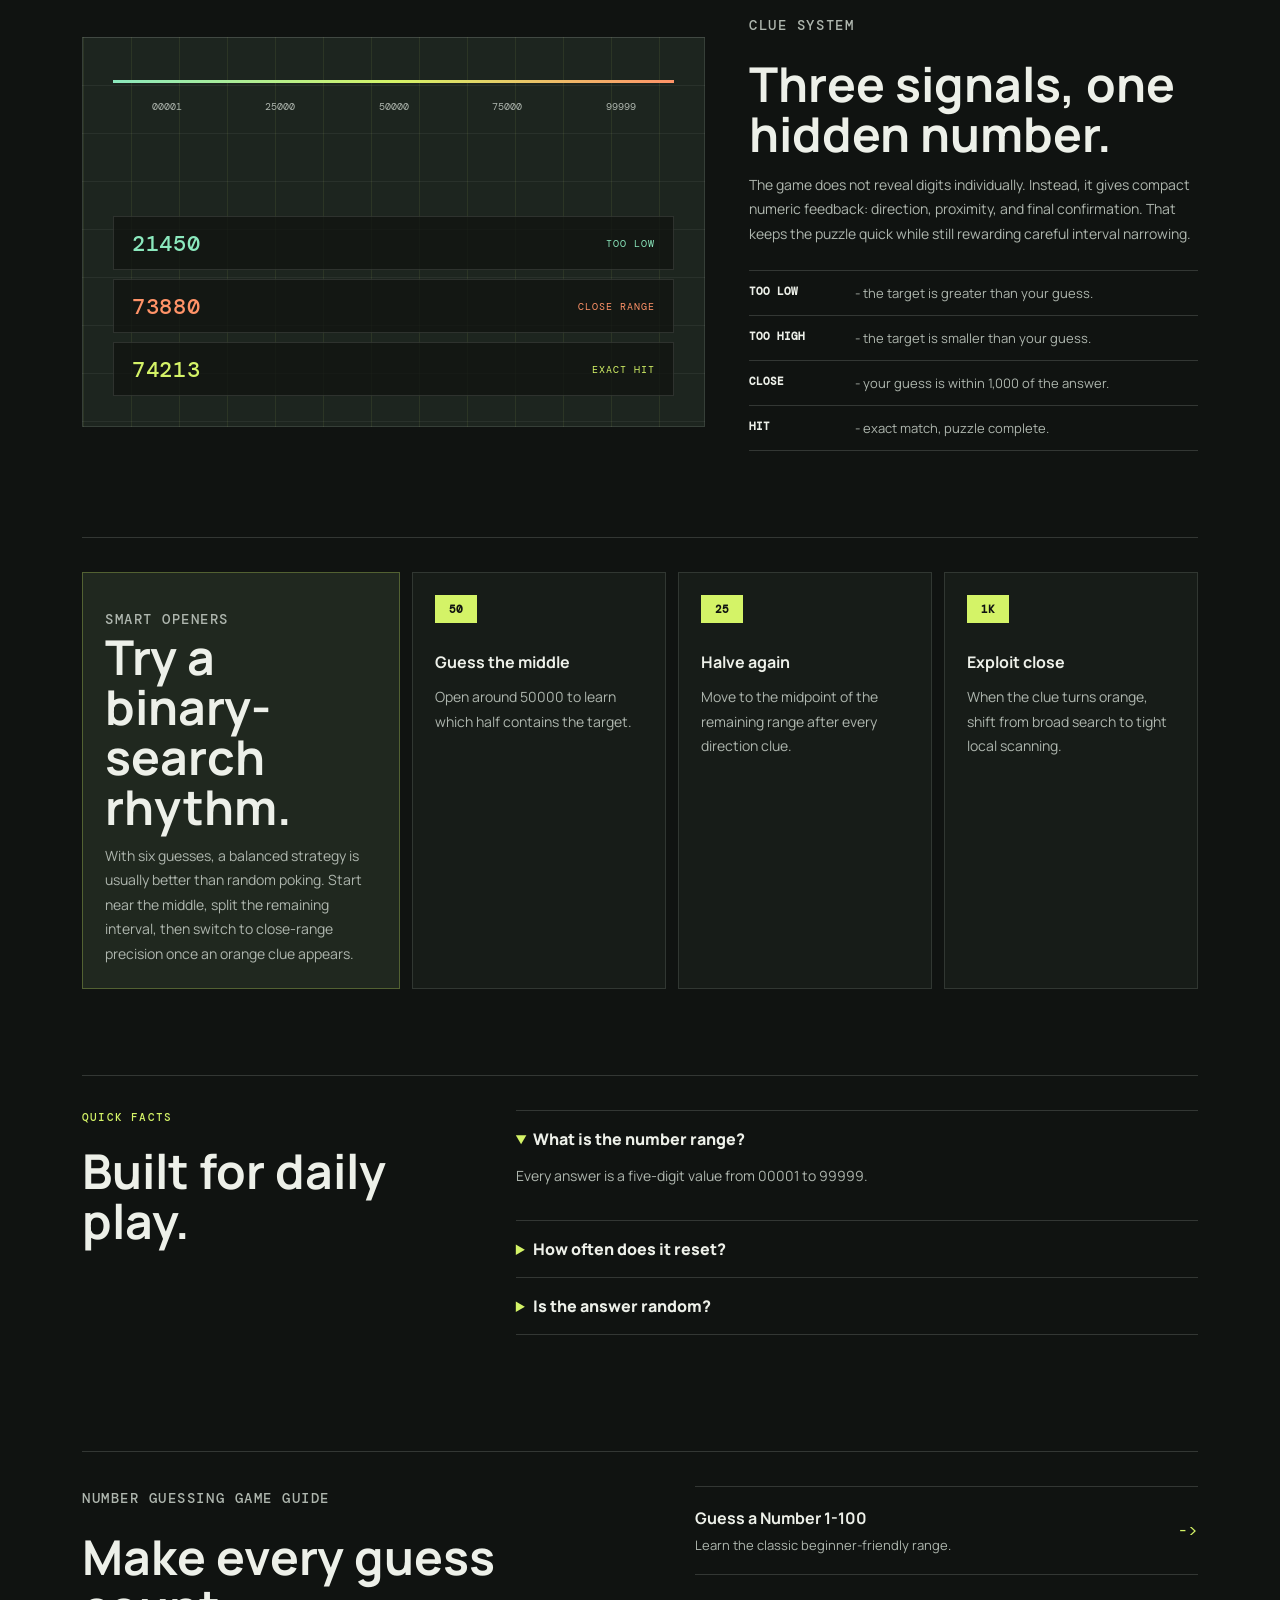
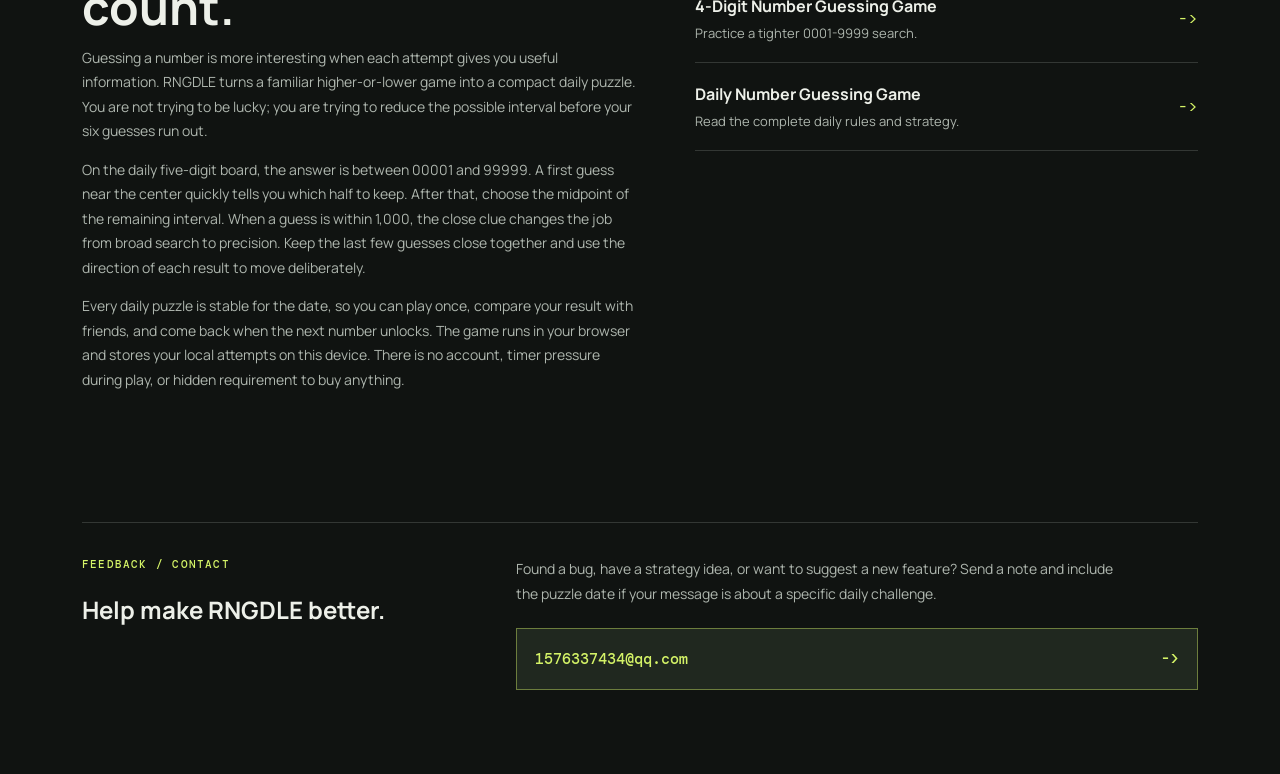
==== commit 76e5b826: "2" ====
--- a/index.html
+++ b/index.html
@@ -18,12 +18,12 @@
   <link href="https://fonts.googleapis.com/css2?family=DM+Mono:wght@400;500&family=Manrope:wght@500;600;700;800&display=swap" rel="stylesheet">
   <link rel="stylesheet" href="styles.css" />
   <!-- Google tag (gtag.js) -->
-  <script async src="https://www.googletagmanager.com/gtag/js?id=G-ZME7DCP4MK"></script>
+  <script async src="https://www.googletagmanager.com/gtag/js?id=G-YKLBFYJNSB"></script>
   <script>
     window.dataLayer = window.dataLayer || [];
     function gtag(){dataLayer.push(arguments);}
     gtag('js', new Date());
-    gtag('config', 'G-ZME7DCP4MK');
+    gtag('config', 'G-YKLBFYJNSB');
   </script>
   <script type="application/ld+json">
   {
